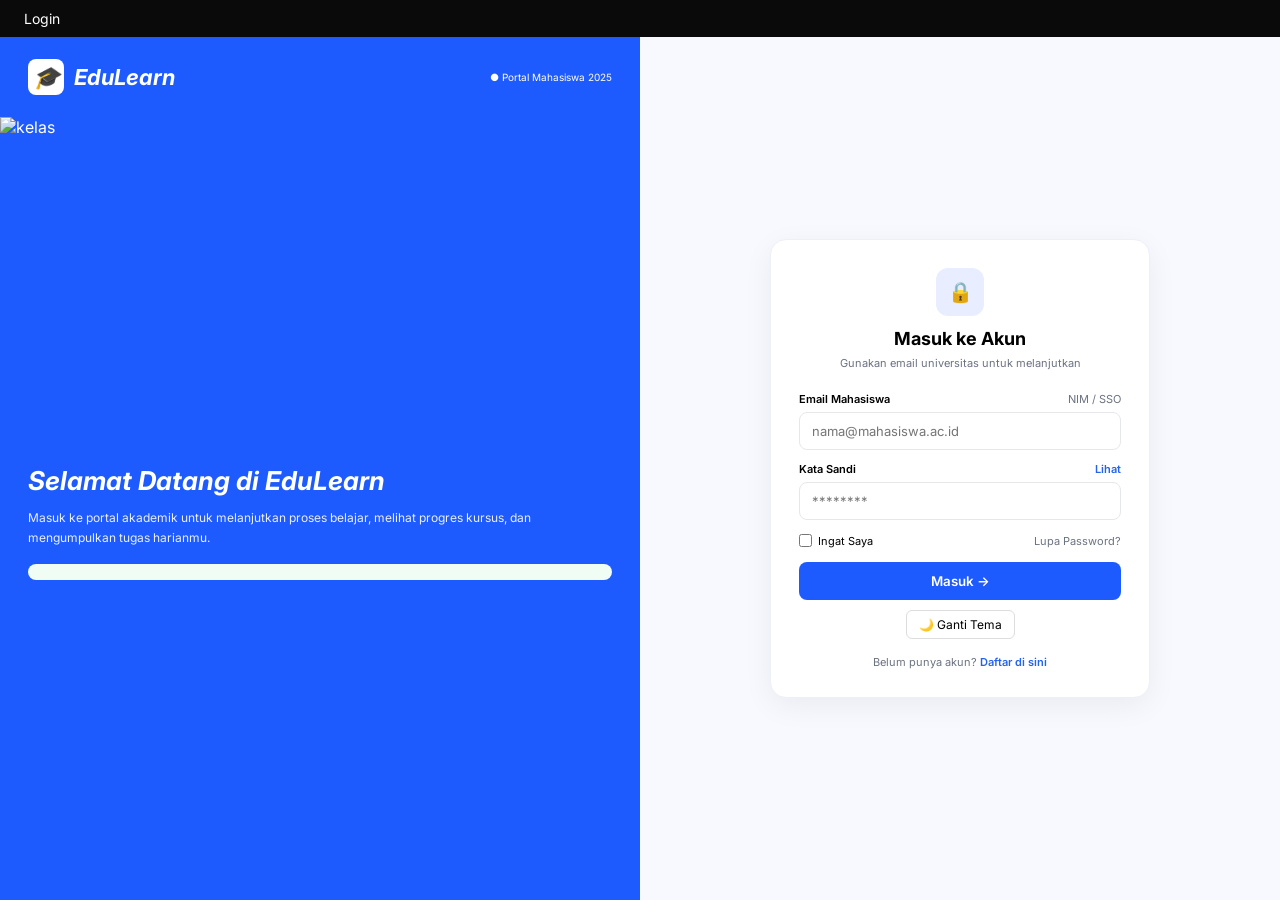
==== dom-bab3/dashboard-mahasiswa.html @ ad0e46fd "upload awal edulearn versi rapi" ====
<!DOCTYPE html>
<html lang="id">
<head>
  <meta charset="UTF-8">
  <meta name="viewport" content="width=device-width, initial-scale=1.0">
  <title>Dashboard Mahasiswa</title>
  <link rel="stylesheet" href="dashboard.css">
</head>
<body>
  <div class="sidebar">
    <div class="logo">🎓 EduLearn</div>
    <div class="menu">
      <a class="active" id="menuBeranda">🏠 Beranda</a>
      <a id="menuKursus">📚 Kursus Saya</a>
      <a id="menuTugas">📝 Tugas</a>
      <a id="menuProfil">👤 Profil</a>
      <a id="btnLogout">🚪 Logout</a>
    </div>
  </div>

  <div class="main">
    <div id="viewBeranda">
      <h3 id="judulWelcome">Selamat Datang! 👋</h3>
      <p id="emailWelcome" style="font-size:13px;color:#64748b;margin:5px 0 20px;"></p>
      <div class="cards">
        <div class="card"><h4>Kursus Diikuti</h4><p>5 Kursus</p><div class="progress"><div style="width:80%"></div></div></div>
        <div class="card"><h4>Tugas Selesai</h4><p>12 / 15</p><div class="progress"><div style="width:75%"></div></div></div>
        <div class="card"><h4>IPK</h4><p>3.85</p><div class="progress"><div style="width:88%"></div></div></div>
      </div>
      <div class="card" style="margin-top:15px"><h4>📚 Kursus Aktif</h4><p style="font-size:12px;margin-top:8px;">Pemrograman Web - Pertemuan 7: DOM & Events</p></div>
    </div>

    <div id="viewKursus" style="display:none;"><h3>📚 Kursus Saya</h3><div class="card" style="margin-top:15px">Pemrograman Web<br>Basis Data<br>UI/UX Design</div></div>
    <div id="viewTugas" style="display:none;"><h3>📝 Tugas</h3><div class="card" style="margin-top:15px">Tugas DOM - Hari ini (Urgent)<br>Kuis Basis Data - Besok</div></div>
    <div id="viewProfil" style="display:none;"><h3>👤 Profil</h3><div class="card" style="margin-top:15px"><p id="profilEmail"></p><p>NIM: 202507001 - Teknik Informatika</p></div></div>
  </div>

  <!-- MENU BAWAH KHUSUS HP -->
  <div class="mobile-nav">
    <a class="active" id="mBeranda">🏠<br>Beranda</a>
    <a id="mKursus">📚<br>Kursus</a>
    <a id="mTugas">📝<br>Tugas</a>
    <a id="mProfil">👤<br>Saya</a>
  </div>

<script>
  let email = localStorage.getItem('emailMahasiswa') || 'mahasiswa@ac.id';
  if(!localStorage.getItem('emailMahasiswa')) location.href='mahasiswa.html';
  document.getElementById('judulWelcome').textContent = 'Halo, ' + email.split('@')[0] + '! 👋';
  document.getElementById('emailWelcome').textContent = email;
  document.getElementById('profilEmail').textContent = email;

  function showView(v){
    document.getElementById('viewBeranda').style.display='none';
    document.getElementById('viewKursus').style.display='none';
    document.getElementById('viewTugas').style.display='none';
    document.getElementById('viewProfil').style.display='none';
    document.getElementById(v).style.display='block';
  }
  menuBeranda.onclick=()=>{showView('viewBeranda'); setActive(0);};
  menuKursus.onclick=()=>{showView('viewKursus'); setActive(1);};
  menuTugas.onclick=()=>{showView('viewTugas'); setActive(2);};
  menuProfil.onclick=()=>{showView('viewProfil'); setActive(3);};
  mBeranda.onclick=()=>menuBeranda.onclick();
  mKursus.onclick=()=>menuKursus.onclick();
  mTugas.onclick=()=>menuTugas.onclick();
  mProfil.onclick=()=>menuProfil.onclick();

  function setActive(i){
    document.querySelectorAll('.sidebar .menu a, .mobile-nav a').forEach(a=>a.classList.remove('active'));
    document.querySelectorAll('.sidebar .menu a')[i].classList.add('active');
    document.querySelectorAll('.mobile-nav a')[i].classList.add('active');
  }
  btnLogout.onclick=()=>{localStorage.clear(); location.href='mahasiswa.html';};
</script>
</body>
</html>
---- dom-bab3/dashboard.css ----
*{margin:0;padding:0;box-sizing:border-box;font-family:Inter,sans-serif;}
body{display:flex;min-height:100vh;background:#f8fafc;}
.sidebar{width:220px;background:#2563eb;color:white;padding:20px;position:fixed;height:100vh;}
.logo{font-weight:700;margin-bottom:20px;font-size:20px;}
.menu{display:flex;flex-direction:column;gap:8px;}
.menu a{padding:10px;border-radius:10px;cursor:pointer;font-size:14px;}
.menu a.active,.menu a:hover{background:white;color:#2563eb;}
.main{margin-left:220px;flex:1;padding:25px;}
.cards{display:grid;grid-template-columns:repeat(3,1fr);gap:12px;}
.card{background:white;padding:15px;border-radius:12px;border:1px solid #e2e8f0;}
.progress{background:#e2e8f0;height:6px;border-radius:10px;margin-top:8px;overflow:hidden;}
.progress div{height:100%;background:#2563eb;width:0;transition:1s;}

.mobile-nav{display:none;position:fixed;bottom:0;left:0;right:0;background:white;border-top:1px solid #e2e8f0;padding:8px 0;justify-content:space-around;z-index:999;}
.mobile-nav a{text-align:center;font-size:11px;color:#64748b;text-decoration:none;cursor:pointer;}
.mobile-nav a.active{color:#2563eb;font-weight:700;}

@media(max-width:768px){
  .sidebar{display:none;}
  .main{margin-left:0;padding:15px;padding-bottom:80px;}
  .cards{grid-template-columns:1fr;}
  .mobile-nav{display:flex;}
}
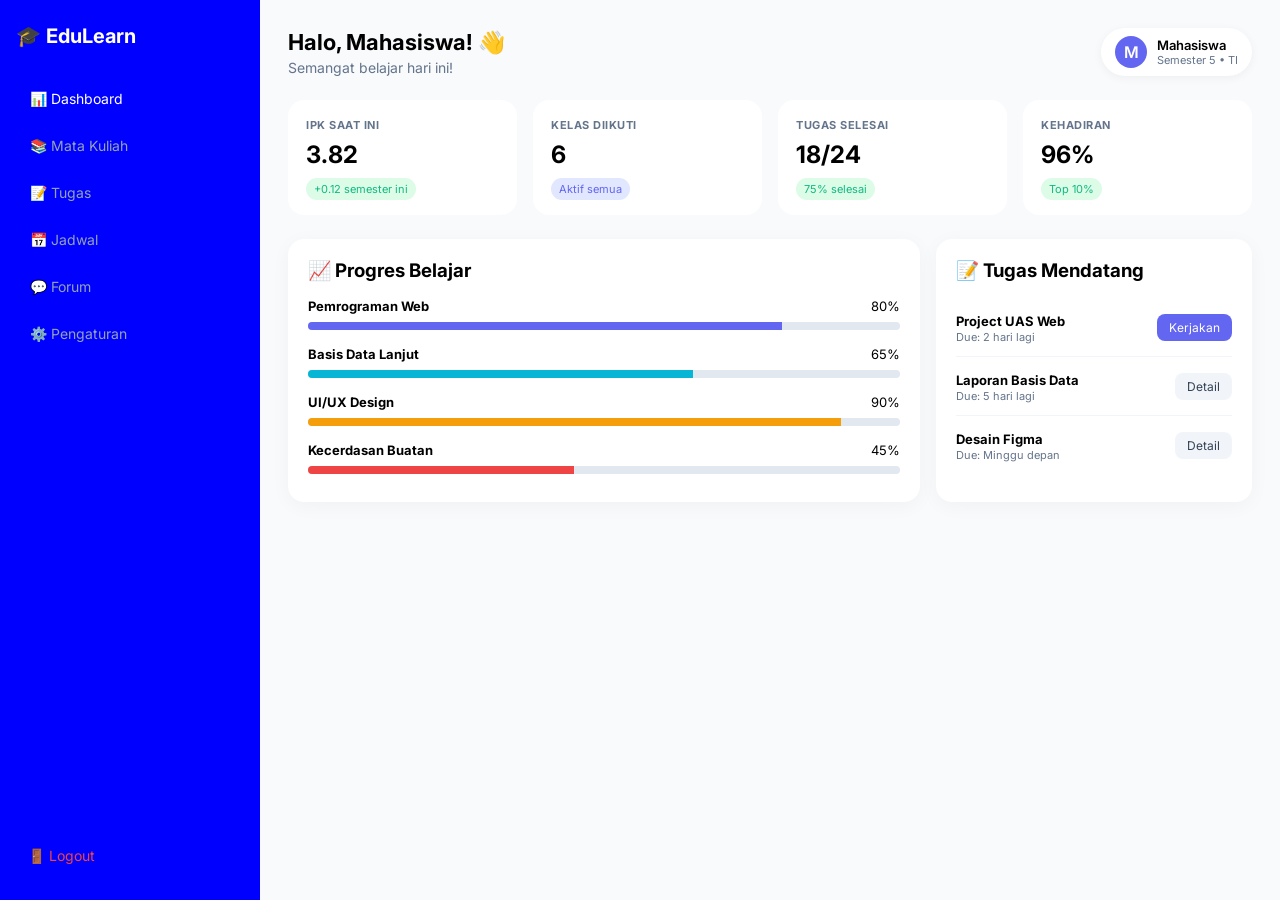
==== commit 1bc5cbb0: "hapus semua file dom lama" ====
--- a/dom-bab3/dashboard-mahasiswa.html
+++ b/dom-bab3/dashboard-mahasiswa.html
@@ -1,77 +1,78 @@
 <!DOCTYPE html>
 <html lang="id">
 <head>
-  <meta charset="UTF-8">
-  <meta name="viewport" content="width=device-width, initial-scale=1.0">
-  <title>Dashboard Mahasiswa</title>
-  <link rel="stylesheet" href="dashboard.css">
+<meta charset="UTF-8">
+<meta name="viewport" content="width=device-width, initial-scale=1.0">
+<title>Dashboard - EduLearn</title>
+<link href="https://fonts.googleapis.com/css2?family=Inter:wght@400;500;600;700&display=swap" rel="stylesheet">
+<link rel="stylesheet" href="dashboard.css">
 </head>
 <body>
-  <div class="sidebar">
-    <div class="logo">🎓 EduLearn</div>
-    <div class="menu">
-      <a class="active" id="menuBeranda">🏠 Beranda</a>
-      <a id="menuKursus">📚 Kursus Saya</a>
-      <a id="menuTugas">📝 Tugas</a>
-      <a id="menuProfil">👤 Profil</a>
-      <a id="btnLogout">🚪 Logout</a>
-    </div>
-  </div>
+<div class="sidebar">
+<div>
+<div class="logo">🎓 EduLearn</div>
+<div class="menu">
+<a class="active" href="#">📊 Dashboard</a>
+<a href="#">📚 Mata Kuliah</a>
+<a href="#">📝 Tugas</a>
+<a href="#">📅 Jadwal</a>
+<a href="#">💬 Forum</a>
+<a href="#">⚙️ Pengaturan</a>
+</div>
+</div>
+<a href="#" onclick="logout()" style="color:#ef4444;text-decoration:none;font-size:14px;padding:12px;display:flex;gap:8px;align-items:center">🚪 Logout</a>
+</div>
 
-  <div class="main">
-    <div id="viewBeranda">
-      <h3 id="judulWelcome">Selamat Datang! 👋</h3>
-      <p id="emailWelcome" style="font-size:13px;color:#64748b;margin:5px 0 20px;"></p>
-      <div class="cards">
-        <div class="card"><h4>Kursus Diikuti</h4><p>5 Kursus</p><div class="progress"><div style="width:80%"></div></div></div>
-        <div class="card"><h4>Tugas Selesai</h4><p>12 / 15</p><div class="progress"><div style="width:75%"></div></div></div>
-        <div class="card"><h4>IPK</h4><p>3.85</p><div class="progress"><div style="width:88%"></div></div></div>
-      </div>
-      <div class="card" style="margin-top:15px"><h4>📚 Kursus Aktif</h4><p style="font-size:12px;margin-top:8px;">Pemrograman Web - Pertemuan 7: DOM & Events</p></div>
-    </div>
+<div class="main">
+<div class="top">
+<div>
+<h2 id="sapaan">Halo, Mahasiswa! 👋</h2>
+<p style="color:#64748b;font-size:14px;margin-top:4px">Semangat belajar hari ini!</p>
+</div>
+<div class="profile">
+<div class="ava" id="ava">M</div>
+<div><div style="font-size:13px;font-weight:600" id="emailTampil">mahasiswa@ac.id</div><div style="font-size:11px;color:#64748b">Semester 5 • TI</div></div>
+</div>
+</div>
 
-    <div id="viewKursus" style="display:none;"><h3>📚 Kursus Saya</h3><div class="card" style="margin-top:15px">Pemrograman Web<br>Basis Data<br>UI/UX Design</div></div>
-    <div id="viewTugas" style="display:none;"><h3>📝 Tugas</h3><div class="card" style="margin-top:15px">Tugas DOM - Hari ini (Urgent)<br>Kuis Basis Data - Besok</div></div>
-    <div id="viewProfil" style="display:none;"><h3>👤 Profil</h3><div class="card" style="margin-top:15px"><p id="profilEmail"></p><p>NIM: 202507001 - Teknik Informatika</p></div></div>
-  </div>
+<div class="cards">
+<div class="card-stat"><h4>IPK Saat Ini</h4><h1>3.82</h1><span>+0.12 semester ini</span></div>
+<div class="card-stat"><h4>Kelas Diikuti</h4><h1>6</h1><span style="color:#6366f1;background:#e0e7ff">Aktif semua</span></div>
+<div class="card-stat"><h4>Tugas Selesai</h4><h1>18/24</h1><span>75% selesai</span></div>
+<div class="card-stat"><h4>Kehadiran</h4><h1>96%</h1><span>Top 10%</span></div>
+</div>
 
-  <!-- MENU BAWAH KHUSUS HP -->
-  <div class="mobile-nav">
-    <a class="active" id="mBeranda">🏠<br>Beranda</a>
-    <a id="mKursus">📚<br>Kursus</a>
-    <a id="mTugas">📝<br>Tugas</a>
-    <a id="mProfil">👤<br>Saya</a>
-  </div>
+<div class="grid">
+<div class="box">
+<h3 style="margin-bottom:16px">📈 Progres Belajar</h3>
+<div style="margin-bottom:16px"><div style="display:flex;justify-content:space-between;font-size:13px"><b>Pemrograman Web</b><span>80%</span></div><div class="progress-bar"><div style="width:80%"></div></div></div>
+<div style="margin-bottom:16px"><div style="display:flex;justify-content:space-between;font-size:13px"><b>Basis Data Lanjut</b><span>65%</span></div><div class="progress-bar"><div style="width:65%;background:#06b6d4"></div></div></div>
+<div style="margin-bottom:16px"><div style="display:flex;justify-content:space-between;font-size:13px"><b>UI/UX Design</b><span>90%</span></div><div class="progress-bar"><div style="width:90%;background:#f59e0b"></div></div></div>
+<div><div style="display:flex;justify-content:space-between;font-size:13px"><b>Kecerdasan Buatan</b><span>45%</span></div><div class="progress-bar"><div style="width:45%;background:#ef4444"></div></div></div>
+</div>
+<div class="box">
+<h3 style="margin-bottom:16px">📝 Tugas Mendatang</h3>
+<div class="tugas"><div><b style="font-size:13px">Project UAS Web</b><div style="font-size:11px;color:#64748b">Due: 2 hari lagi</div></div><button class="btn-kecil">Kerjakan</button></div>
+<div class="tugas"><div><b style="font-size:13px">Laporan Basis Data</b><div style="font-size:11px;color:#64748b">Due: 5 hari lagi</div></div><button class="btn-kecil" style="background:#f1f5f9;color:#334155">Detail</button></div>
+<div class="tugas"><div><b style="font-size:13px">Desain Figma</b><div style="font-size:11px;color:#64748b">Due: Minggu depan</div></div><button class="btn-kecil" style="background:#f1f5f9;color:#334155">Detail</button></div>
+</div>
+</div>
+</div>
 
 <script>
-  let email = localStorage.getItem('emailMahasiswa') || 'mahasiswa@ac.id';
-  if(!localStorage.getItem('emailMahasiswa')) location.href='mahasiswa.html';
-  document.getElementById('judulWelcome').textContent = 'Halo, ' + email.split('@')[0] + '! 👋';
-  document.getElementById('emailWelcome').textContent = email;
-  document.getElementById('profilEmail').textContent = email;
+const email = localStorage.getItem('emailMahasiswa') || localStorage.getItem('email') || 'Mahasiswa';
+document.getElementById('emailTampil').textContent = email;
+document.getElementById('ava').textContent = email.charAt(0).toUpperCase();
+document.getElementById('sapaan').textContent = `Halo, ${email.split('@')[0]}! 👋`;
 
-  function showView(v){
-    document.getElementById('viewBeranda').style.display='none';
-    document.getElementById('viewKursus').style.display='none';
-    document.getElementById('viewTugas').style.display='none';
-    document.getElementById('viewProfil').style.display='none';
-    document.getElementById(v).style.display='block';
+function logout(){
+  if(confirm('Yakin mau logout?')){
+    localStorage.removeItem('emailMahasiswa');
+    localStorage.removeItem('email');
+    localStorage.clear();
+    window.location.href='mahasiswa.html';
   }
-  menuBeranda.onclick=()=>{showView('viewBeranda'); setActive(0);};
-  menuKursus.onclick=()=>{showView('viewKursus'); setActive(1);};
-  menuTugas.onclick=()=>{showView('viewTugas'); setActive(2);};
-  menuProfil.onclick=()=>{showView('viewProfil'); setActive(3);};
-  mBeranda.onclick=()=>menuBeranda.onclick();
-  mKursus.onclick=()=>menuKursus.onclick();
-  mTugas.onclick=()=>menuTugas.onclick();
-  mProfil.onclick=()=>menuProfil.onclick();
-
-  function setActive(i){
-    document.querySelectorAll('.sidebar .menu a, .mobile-nav a').forEach(a=>a.classList.remove('active'));
-    document.querySelectorAll('.sidebar .menu a')[i].classList.add('active');
-    document.querySelectorAll('.mobile-nav a')[i].classList.add('active');
-  }
-  btnLogout.onclick=()=>{localStorage.clear(); location.href='mahasiswa.html';};
+}
 </script>
 </body>
 </html>
--- a/dom-bab3/dashboard.css
+++ b/dom-bab3/dashboard.css
@@ -1,23 +1,25 @@
-*{margin:0;padding:0;box-sizing:border-box;font-family:Inter,sans-serif;}
-body{display:flex;min-height:100vh;background:#f8fafc;}
-.sidebar{width:220px;background:#2563eb;color:white;padding:20px;position:fixed;height:100vh;}
-.logo{font-weight:700;margin-bottom:20px;font-size:20px;}
-.menu{display:flex;flex-direction:column;gap:8px;}
-.menu a{padding:10px;border-radius:10px;cursor:pointer;font-size:14px;}
-.menu a.active,.menu a:hover{background:white;color:#2563eb;}
-.main{margin-left:220px;flex:1;padding:25px;}
-.cards{display:grid;grid-template-columns:repeat(3,1fr);gap:12px;}
-.card{background:white;padding:15px;border-radius:12px;border:1px solid #e2e8f0;}
-.progress{background:#e2e8f0;height:6px;border-radius:10px;margin-top:8px;overflow:hidden;}
-.progress div{height:100%;background:#2563eb;width:0;transition:1s;}
-
-.mobile-nav{display:none;position:fixed;bottom:0;left:0;right:0;background:white;border-top:1px solid #e2e8f0;padding:8px 0;justify-content:space-around;z-index:999;}
-.mobile-nav a{text-align:center;font-size:11px;color:#64748b;text-decoration:none;cursor:pointer;}
-.mobile-nav a.active{color:#2563eb;font-weight:700;}
-
-@media(max-width:768px){
-  .sidebar{display:none;}
-  .main{margin-left:0;padding:15px;padding-bottom:80px;}
-  .cards{grid-template-columns:1fr;}
-  .mobile-nav{display:flex;}
-}+*{margin:0;padding:0;box-sizing:border-box;font-family:'Inter',sans-serif}
+body{background:#f8fafc;display:flex;min-height:100vh}
+.sidebar{width:260px;background:blue;color:#fff;padding:24px 16px;position:fixed;height:100vh;display:flex;flex-direction:column;justify-content:space-between}
+.logo{font-weight:700;font-size:20px;display:flex;gap:8px;align-items:center;margin-bottom:30px}
+.menu a{display:flex;gap:12px;padding:12px 14px;border-radius:10px;color:#94a3b8;text-decoration:none;font-size:14px;margin-bottom:6px;transition:.2s}
+.menu a.active,.menu a:hover{background:blue;color:#fff}
+.main{margin-left:260px;flex:1;padding:28px}
+.top{display:flex;justify-content:space-between;align-items:center;margin-bottom:24px;flex-wrap:wrap;gap:12px}
+.top h2{font-size:22px}
+.profile{background:#fff;padding:8px 14px;border-radius:30px;display:flex;gap:10px;align-items:center;box-shadow:0 2px 10px rgba(0,0,0,.05)}
+.profile .ava{width:32px;height:32px;background:#6366f1;border-radius:50%;display:flex;align-items:center;justify-content:center;color:#fff;font-weight:600}
+.cards{display:grid;grid-template-columns:repeat(4,1fr);gap:16px;margin-bottom:24px}
+.card-stat{background:#fff;padding:18px;border-radius:16px;box-shadow:0 4px 20px blue(51, 77, 224, 0.04);transition:.2s}
+.card-stat:hover{transform:translateY(-3px)}
+.card-stat h4{font-size:11px;color:#64748b;text-transform:uppercase;letter-spacing:.5px}
+.card-stat h1{font-size:24px;margin:8px 0}
+.card-stat span{font-size:11px;color:#10b981;background:#dcfce7;padding:4px 8px;border-radius:20px}
+.grid{display:grid;grid-template-columns:2fr 1fr;gap:16px}
+.box{background:#fff;border-radius:16px;padding:20px;box-shadow:0 4px 20px rgba(0,0,0,.04)}
+.progress-bar{height:8px;background:#e2e8f0;border-radius:10px;overflow:hidden;margin:8px 0}
+.progress-bar div{height:100%;background:#6366f1}
+.tugas{display:flex;justify-content:space-between;align-items:center;padding:12px 0;border-bottom:1px solid #f1f5f9}
+.tugas:last-child{border:none}
+.btn-kecil{background:#6366f1;color:#fff;border:none;padding:6px 12px;border-radius:8px;font-size:12px;cursor:pointer}
+@media(max-width:900px){.sidebar{display:none}.main{margin-left:0}.cards{grid-template-columns:repeat(2,1fr)}.grid{grid-template-columns:1fr}}
